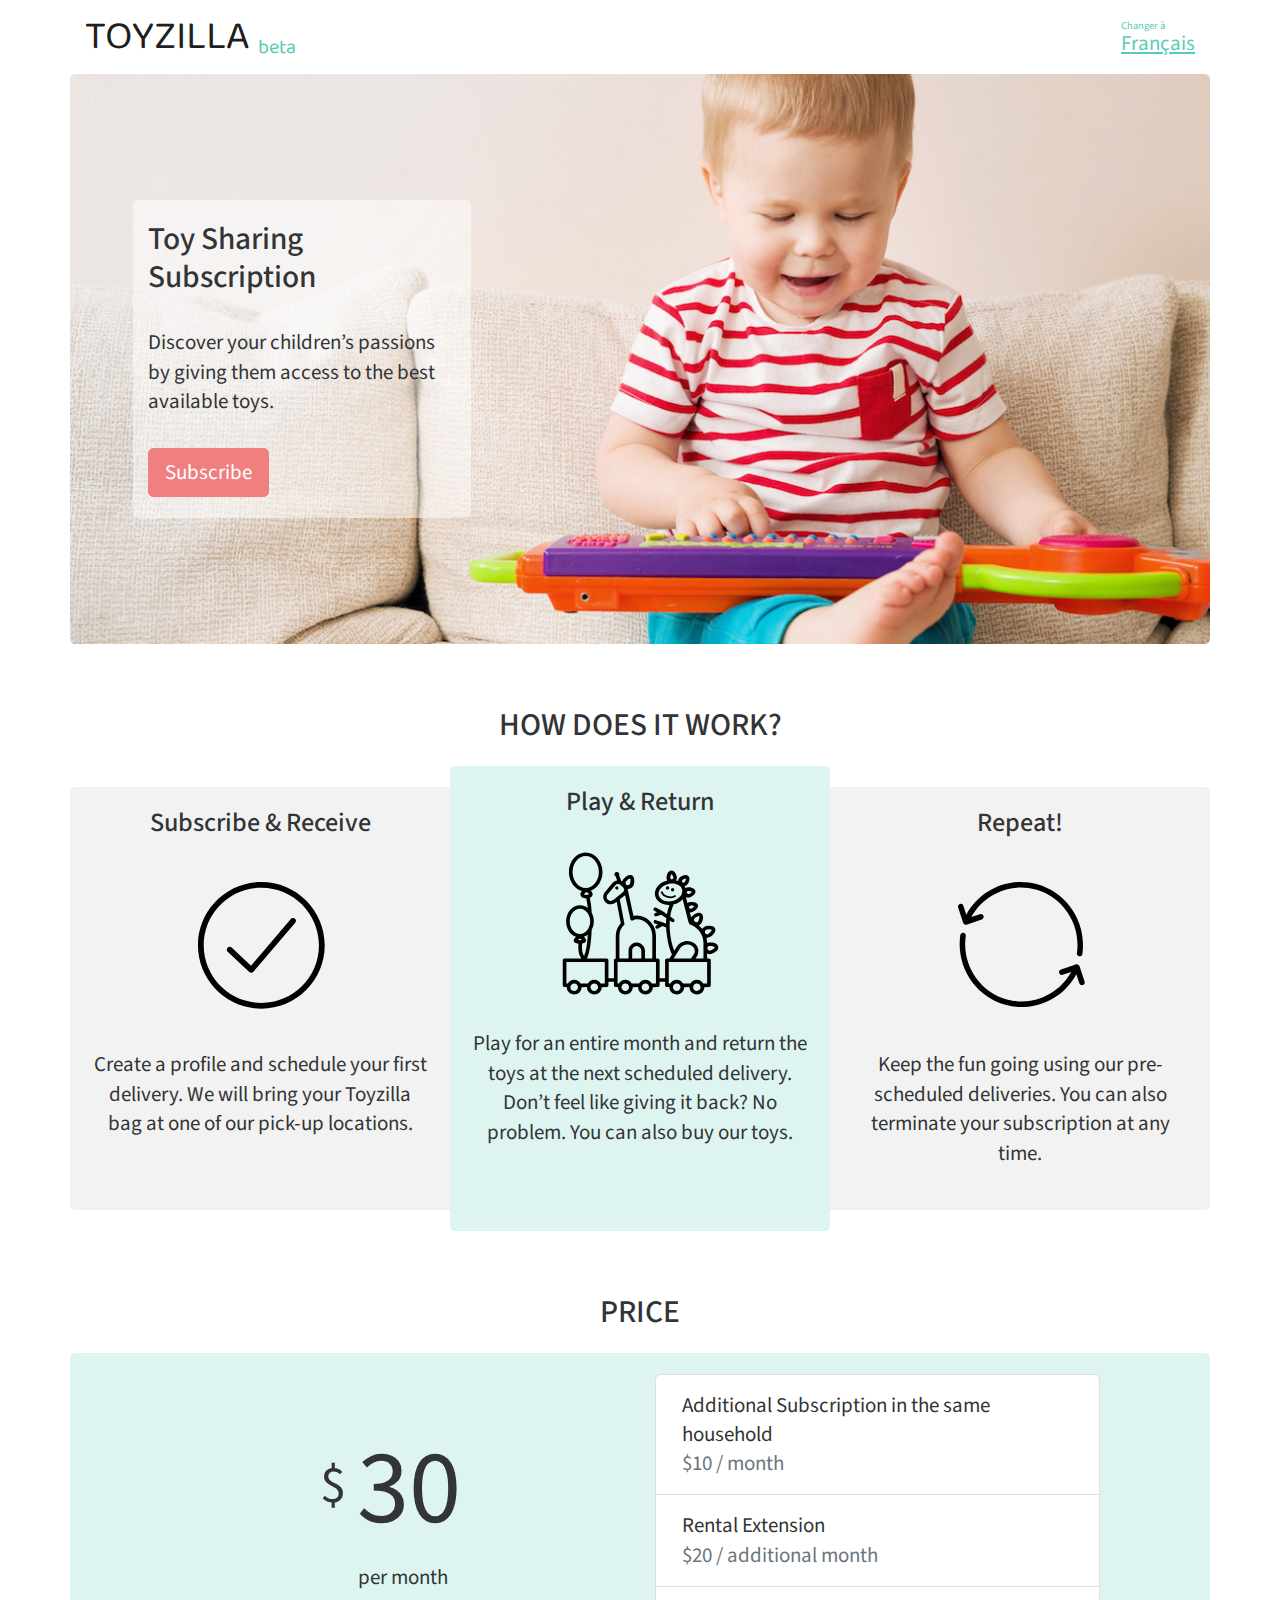
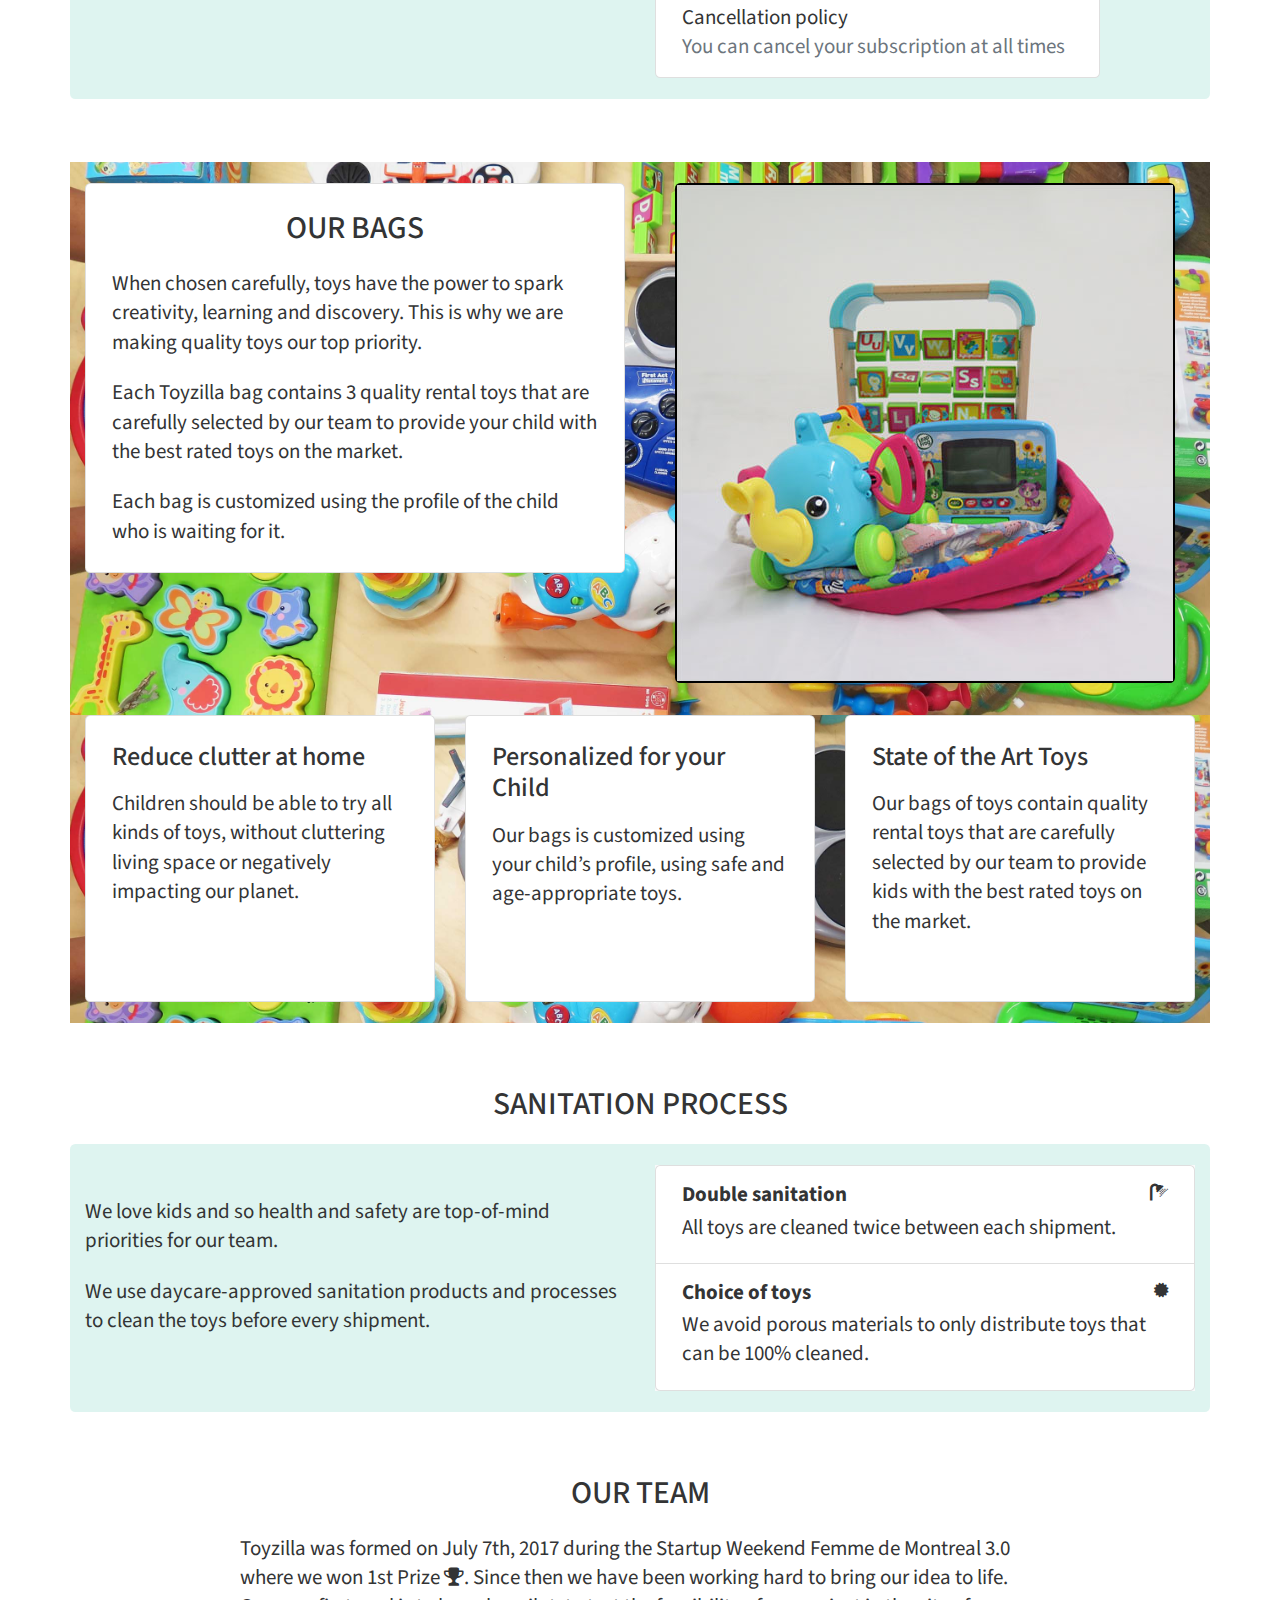
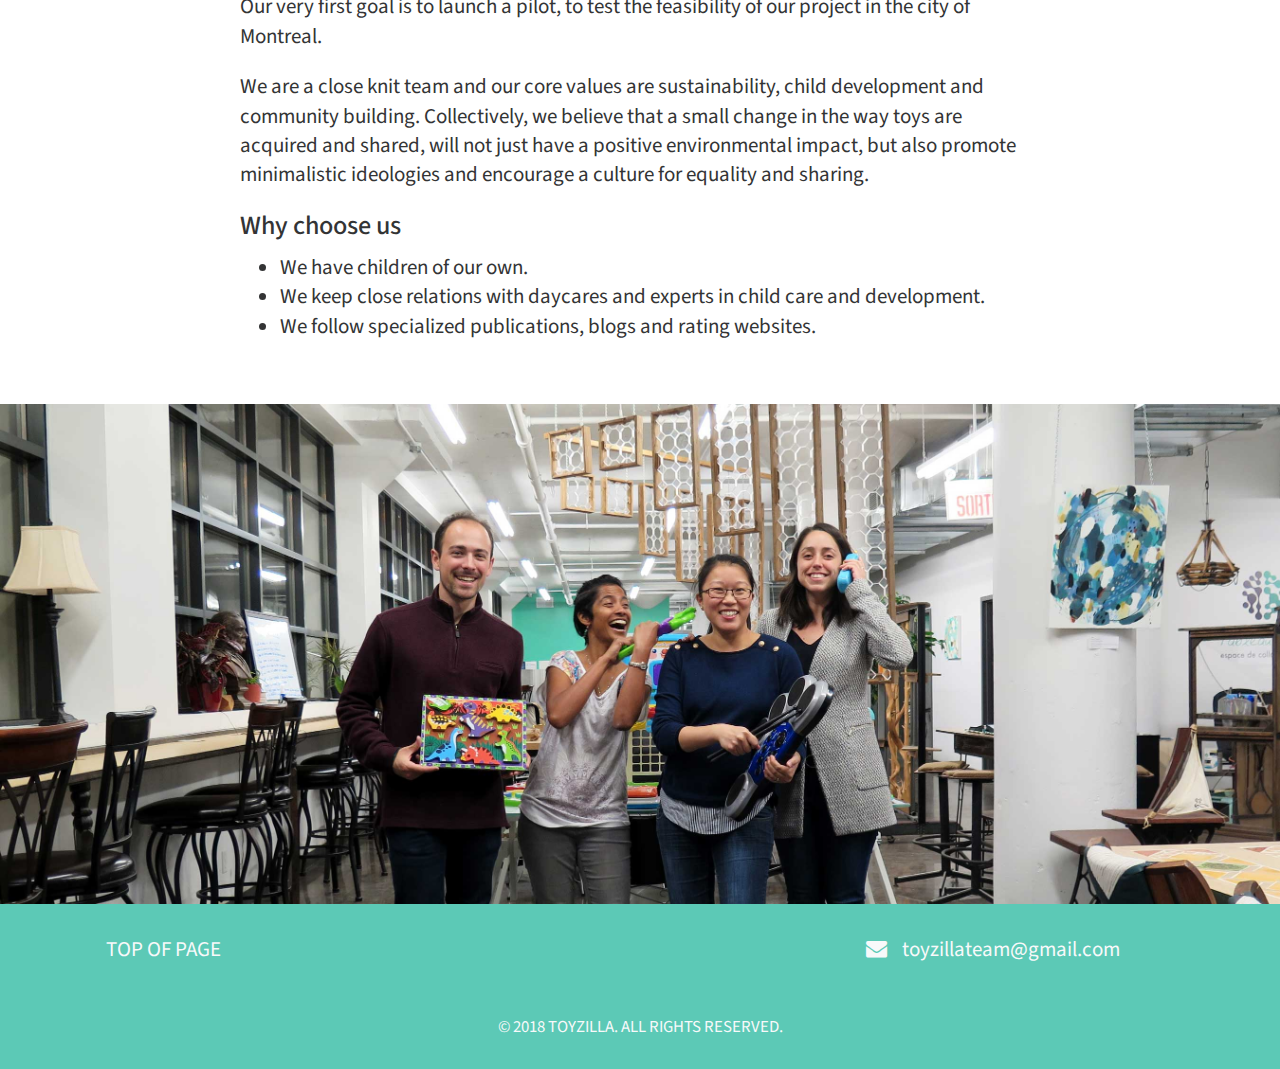
==== en/index.html @ 642ab4fc "Add website files." ====
<!DOCTYPE html>
<html lang="en">
<head>
  <meta http-equiv="Content-Type"
        content="text/html; charset=UTF-8">
  <meta name="viewport"
        content="width=device-width, initial-scale=1.0, shrink-to-fit=no">

  <title>Toyzilla</title>
  <meta name="Description"
        content="Toy Sharing Subscription. Discover your children’s passions by giving them access to a variety of toys."/>
  <meta name="Keywords"
        content="toyzilla, play, toys, toy, box, bag, delivery, shipping, subscription, parent, parents, child, children, kid, kids, toddler, baby"/>
  <link rel="alternate"
        hreflang="en"
        href="http://www.toyzillabox.com/index.html">
  <link rel="alternate"
        hreflang="en-ca"
        href="http://www.toyzillabox.com/en/index.html">
  <link rel="alternate"
        hreflang="fr-ca"
        href="http://www.toyzillabox.com/fr/index.html">

  <link rel="shortcut icon"
        href="../images/favicon-01.png"
        type="image/png">
  <link rel="icon"
        href="../images/favicon-01.png"
        type="image/png">

  <link rel="stylesheet"
        href="https://fonts.googleapis.com/css?family=Baloo|Source+Sans+Pro"
        type="text/css">
  <link rel="stylesheet"
        href="https://maxcdn.bootstrapcdn.com/bootstrap/4.0.0/css/bootstrap.min.css"
        integrity="sha384-Gn5384xqQ1aoWXA+058RXPxPg6fy4IWvTNh0E263XmFcJlSAwiGgFAW/dAiS6JXm"
        crossorigin="anonymous"
        type="text/css">
  <link rel="stylesheet"
        href="https://maxcdn.bootstrapcdn.com/font-awesome/4.7.0/css/font-awesome.min.css"
        type="text/css">
  <link rel="stylesheet"
        href="../styles/style-03.css"
        type="text/css">
</head>
<body id="pageTop">

<header class="navbar navbar-expand-lg navbar-light sticky-top bg-white">
  <div class="container">
    <a
      class="navbar-brand"
      href="#pageTop"
    >TOYZILLA <sub id="beta">beta</sub></a>
    <a
      id="changeTo"
      href="http://www.toyzillabox.com/fr/index.html"
    ><span>Changer à</span><br/><span>Français</span></a>
  </div>
</header>

<article id="homeArticle">
    <section id="heroSection" class="mb-5">
      <div class="container">
        <div class="row py-5 px-md-5 px-sm-0 px-3 rounded">
          <div class="col-xl-4 col-lg-5 col-md-5 col-8 my-md-5 py-3 bg-white-transparent-2 rounded">
            <h1 class="text-left mb-4 h4">Toy Sharing Subscription</h1>
            <p class=" text-left mb-4">Discover your children’s passions by giving them access to the best available toys.</p>
            <button class="btn btn-primary"
              data-toggle="modal"
              data-target="#getStartedModal">Subscribe</button>
          </div>
        </div>
      </div>
    </section>
    <section id="howItWorksSection" class="mb-5">
      <div class="container">
        <h2 class="h4 text-center mb-3">HOW DOES IT WORK?</h2>
        <div class="row">
          <div class="col-md-4 p-3 mb-sm-3 col-highlighted-secondary-left">
            <h3 class="h5 text-center text-truncate mb-3">Subscribe &amp; Receive</h3>
            <img
              class="mx-auto d-block mb-3"
              src="../images/choose-01.svg"
              alt="Choose Icon" />
            <p class=" text-center">
                Create a profile and schedule your first delivery.
                We will bring your Toyzilla bag at one of our
                pick-up locations.
            </p>
          </div>
          <div class="col-md-4 p-3 col-highlighted">
            <h3 class="h5 text-center mb-3">Play &amp; Return</h3>
            <img
              class="mx-auto d-block mb-3"
              src="../images/toys-01.svg"
              alt="Toys Icon" />
            <p class=" text-center">
              Play for an entire month and return the toys at the
              next scheduled delivery. Don’t feel like giving it
              back? No problem. You can also buy our toys.
            </p>
          </div>
          <div class="col-md-4 p-3 mb-sm-3 col-highlighted-secondary-right">
            <h3 class="h5 text-center text-truncate mb-3">Repeat!</h3>
            <img
              class="mx-auto d-block mb-3"
              src="../images/repeat-01.svg"
              alt="Repeat Icon" />
            <p class=" text-center">
                Keep the fun going using our pre-scheduled
                deliveries. You can also terminate your
                subscription at any time.
            </p>
          </div>
        </div>
      </div>
    </section>
    <section id="priceSection" class="mb-5">
      <div class="container">
        <h2 class="h4 text-center mb-3">PRICE</h2>
        <div class="row rounded">
          <div class="col-md-5 ml-md-auto my-5">
            <div class="text-large text-center" style="margin-left: -24px;">$ <span class="text-huge" style="vertical-align: middle">30</span></div>
            <div class="text-center">per month</div>
          </div>
          <div class="col-md-5 mr-md-auto pb-md-3 py-3">
            <ul class="list-group">
              <li class="list-group-item">
                Additional Subscription in the same household<br/>
                <span class="text-secondary">$10 / month</span>
              </li>
              <li class="list-group-item">
                Rental Extension<br/>
                <span class="text-secondary">$20 / additional month</span>
              </li>
              <li class="list-group-item">
                Cancellation policy<br/>
                <span class="text-secondary">You can cancel your subscription at all times</span>
              </li>
            </ul>
          </div>
        </div>
      </div>
    </section>
    <section id="bagsSection" class="mb-5">
      <div class="container">
        <div class="row">
          <div class="col-md-6 rounded py-3">
            <div class="card">
              <div class="card-body">
                <h2 class="h4 card-title text-center mb-3">OUR BAGS</h2>
                <p class="card-text">
                  When chosen carefully, toys have the power to spark creativity,
                  learning and discovery. This is why we are making quality toys
                  our top priority.
                </p>
                <p class="card-text">
                  Each Toyzilla bag contains 3 quality rental toys that are
                  carefully selected by our team to provide your child with
                  the best rated toys on the market.
                </p>
                <p class="card-text">
                  Each bag is customized using the profile of the child who is
                  waiting for it.
                </p>
              </div>
            </div>
          </div>
          <div class="col-md-6 text-center">
            <figure class="figure my-md-3">
              <img
                src="../images/bag-01.jpg"
                class="figure-img img-fluid rounded"
                alt="One of our bag of toys">
              <figcaption class="figure-caption"></figcaption>
            </figure>
          </div>
        </div>
        <h2 class="d-none">VALUE PROPOSITION</h2>
        <div class="row pb-3">
          <div class="col-lg-4 mb-3 mb-lg-0">
            <div class="card">
              <div class="card-body card-fixed-height">
                <h3 class="h5 card-title">Reduce clutter at home</h3>
                <p class="card-text">
                  Children should be able to try all kinds of toys,
                  without cluttering living space or negatively
                  impacting our planet.
                </p>
              </div>
            </div>
          </div>
          <div class="col-lg-4 mb-3 mb-lg-0">
            <div class="card">
              <div class="card-body card-fixed-height">
                <h3 class="h5 card-title">Personalized for your Child</h3>
                <p class="card-text">
                  Our bags is customized using your child’s profile,
                  using safe and age-appropriate toys.
                </p>
              </div>
            </div>
          </div>
          <div class="col-lg-4 mb-3 mb-lg-0">
            <div class="card">
              <div class="card-body card-fixed-height">
                <h3 class="h5 card-title">State of the Art Toys</h3>
                <p class="card-text">
                  Our bags of toys contain quality rental toys that are
                  carefully selected by our team to provide kids with the
                  best rated toys on the market.
                </p>
              </div>
            </div>
          </div>
        </div>
      </div>
    </section>
    <section id="sanitationProcessSection" class="mb-5">
      <div class="container">
        <h2 class="h4 mb-3 text-uppercase text-center">Sanitation Process</h2>
        <div class="row rounded py-3">
          <div class="col-md-6 my-4">
            <p>We love kids and so health and safety are top-of-mind priorities for our team.</p>
            <p>We use daycare-approved sanitation products and processes to clean the toys before every shipment.</p>
          </div>
          <div class="col-md-6">
            <div class="list-group bg-light">
              <div class="list-group-item flex-column align-items-start">
                <div class="d-flex w-100 justify-content-between">
                  <h5 class="h6 font-weight-bold mb-1">Double sanitation</h5>
                  <small><span class="fa fa-shower"></span></small>
                </div>
                <p class="mb-1">All toys are cleaned twice between each shipment.</p>
              </div>
              <div class="list-group-item flex-column align-items-start">
                <div class="d-flex w-100 justify-content-between">
                  <h5 class="h6 font-weight-bold mb-1">Choice of toys</h5>
                  <small><span class="fa fa-certificate"></span></small>
                </div>
                <p class="mb-1">We avoid porous materials to only distribute toys that can be 100% cleaned.</p>
              </div>
            </div>
          </div>
        </div>
      </div>
    </section>
    <section id="teamIntroSection" class="mb-5">
      <div class="container">
        <h2 class="h4 text-center mb-3">OUR TEAM</h2>
        <div class="mx-md-5 ml-md-auto mr-md-auto" style="max-width: 800px">
             <p class="text-left">
                Toyzilla was formed on July 7th, 2017 during the Startup
                Weekend Femme de Montreal 3.0 where we won 1st Prize <span class="fa fa-trophy"></span>. Since
                then we have been working hard to bring our idea to life. Our
                very first goal is to launch a pilot, to test the feasibility
                of our project in the city of Montreal.
            </p>
            <p class=" text-left">
                We are a close knit team and our core values are
                sustainability, child development and community building.
                Collectively, we believe that a small change in the way toys
                are acquired and shared, will not just have a positive
                environmental impact, but also promote minimalistic ideologies
                and encourage a culture for equality and sharing.
            </p>
            <h3 class="h5 mb-2">Why choose us</h3>
            <ul>
                <li>We have children of our own.</li>
                <li>We keep close relations with daycares and experts in child care and development.</li>
                <li>We follow specialized publications, blogs and rating websites.</li>
            </ul>
        </div>
      </div>
    </section>
    <section id="teamSection"></section>
</article>

<footer class="text-light py-3">
  <div class="container">
    <div class="row mb-3">
      <div class="col-md-8">
        <nav class="nav flex-column flex-sm-row mb-3" role="navigation">
          <a
            class="flex-sm-fill text-sm-center nav-link active text-light text-uppercase"
            href="#pageTop"
          >Top of page</a>
        </nav>
      </div>
      <div class="col-md-4">
        <p class="nav-link">
          <span class="fa fa-envelope mr-2 d-xl-inline d-none"></span>
          <a class="text-light" href="mailto:toyzillateam@gmail.com">toyzillateam@gmail.com</a>
        </p>
      </div>
    </div>
    <div class="text-center">
      <h6 class="text-uppercase small">
        © 2018 Toyzilla. All Rights Reserved.
      </h6>
    </div>
  </div>
</footer>

<script
  src="https://code.jquery.com/jquery-3.2.1.slim.min.js"
  integrity="sha384-KJ3o2DKtIkvYIK3UENzmM7KCkRr/rE9/Qpg6aAZGJwFDMVNA/GpGFF93hXpG5KkN"
  crossorigin="anonymous"></script>
<script
  src="https://cdnjs.cloudflare.com/ajax/libs/popper.js/1.12.9/umd/popper.min.js"
  integrity="sha384-ApNbgh9B+Y1QKtv3Rn7W3mgPxhU9K/ScQsAP7hUibX39j7fakFPskvXusvfa0b4Q"
  crossorigin="anonymous"></script>
<script
  src="https://maxcdn.bootstrapcdn.com/bootstrap/4.0.0/js/bootstrap.min.js"
  integrity="sha384-JZR6Spejh4U02d8jOt6vLEHfe/JQGiRRSQQxSfFWpi1MquVdAyjUar5+76PVCmYl"
  crossorigin="anonymous"></script>

<div
  class="modal fade"
  id="getStartedModal"
  tabindex="-1"
  role="dialog"
  aria-labelledby="getStartedModalLabel"
  aria-hidden="true">
  <div class="modal-dialog modal-lg" role="document">
    <div class="modal-content">
      <div class="modal-header">
        <h5 class="modal-title" id="getStartedModalLabel">Registration</h5>
        <button type="button" class="close" data-dismiss="modal" aria-label="Fermer">
          <span aria-hidden="true">&times;</span>
        </button>
      </div>
      <div class="modal-body modal-body-image"></div>
      <div class="modal-body">
        <form
          class="needs-validation"
          action="https://toyzillabox.us12.list-manage.com/subscribe/post?u=aa6e9d640f5aac05cb7e90ce6&amp;id=c264d123a0"
          method="post"
          novalidate>
          <div class="form-group row">
            <label
              for="mce-EMAIL"
              class="col-sm-5 col-form-label">Email <span class="asterisk">*</span></label>
            <div class="col-sm-7">
              <input
                type="email"
                value=""
                name="EMAIL"
                class="form-control"
                id="mce-EMAIL"
                placeholder="name@example.com" required>
              <div class="invalid-feedback">
                Please enter your email address.
              </div>
            </div>
          </div>
          <div class="form-group row">
            <label
              for="mce-NAME"
              class="col-sm-5 col-form-label">Your Name </label>
            <div class="col-sm-7">
              <input
                type="text"
                value=""
                name="NAME"
                class="form-control"
                id="mce-NAME"
                placeholder="Jane Smith">
            </div>
          </div>
          <div class="form-group row">
            <label
              for="mce-PHONE"
              class="col-sm-5 col-form-label">Phone Number </label>
            <div class="col-sm-4">
              <input
                type="text"
                value=""
                name="PHONE"
                class="form-control"
                id="mce-PHONE"
                placeholder="###-###-####">
            </div>
          </div>
          <div class="form-group row">
            <label
              for="mce-CHILDNAME"
              class="col-sm-5 col-form-label">Child's Name </label>
            <div class="col-sm-7">
              <input
                type="text"
                value=""
                name="CHILDNAME"
                class="form-control"
                id="mce-CHILDNAME"
                placeholder="Mini-Jane">
            </div>
          </div>
          <div class="form-group row">
            <label
              for="mce-CHILDBIRTH-year"
              class="col-sm-5 col-form-label">Child's Birthdate </label>
            <div class="col-sm-4">
              <input
                type="text"
                pattern="[0-9]*"
                size="4"
                maxlength="4"
                value=""
                name="CHILDBIRTH[year]"
                class="form-control"
                id="mce-CHILDBIRTH-year"
                placeholder="YYYY">
            </div>
            <div class="col-sm-3">
              <input
                type="text"
                pattern="[0-9]*"
                size="2"
                maxlength="2"
                value=""
                name="CHILDBIRTH[month]"
                class="form-control"
                id="mce-CHILDBIRTH-month"
                placeholder="MM">
            </div>
            <div class="col-sm-3 d-none">
              <input
                type="text"
                pattern="[0-9]*"
                size="2"
                maxlength="2"
                value="01"
                name="CHILDBIRTH[day]"
                class="form-control"
                id="mce-CHILDBIRTH-day"
                placeholder="DD">
            </div>
          </div>
          <!-- real people should not fill this in and expect good things - do not remove this or risk form bot signups-->
          <div
            style="position: absolute; left: -5000px;"
            aria-hidden="true">
            <input
              type="text"
              name="b_aa6e9d640f5aac05cb7e90ce6_005e6c52d1"
              tabindex="-1"
              value="">
          </div>
          <button
            type="submit"
            class="btn btn-primary float-right mt-3">Subscribe</button>
        </form>
      </div>
    </div>
  </div>
</div>
<script>
  // Following function prevents submission before validation passes.
  // Mostly useful for custom validation.
  // See https://getbootstrap.com/docs/4.0/components/forms/#custom-styles.
  (function() {
    'use strict';
    window.addEventListener('load', function() {
      var forms = document.getElementsByClassName('needs-validation');
      var validation = Array.prototype.filter.call(forms, function(form) {
        form.addEventListener('submit', function(event) {
          if (form.checkValidity() === false) {
            event.preventDefault();
            event.stopPropagation();
          }
          form.classList.add('was-validated');
        }, false);
      });
    }, false);
  })();
</script>

</body>
</html>
---- styles/style-03.css ----
/* =============================
   CUSTOM TOYZILLA
   ============================= */
html {
  -webkit-tap-highlight-color: transparent;
  font-size: 18px;
}
@media (min-width: 1024px) {
  html {
    font-size: 21px;
  }
}

body {
  background: #fff;
  color: #333435;
  font-family: "Source Sans Pro","Helvetica Neue",Helvetica,Arial,sans-serif;
  font-weight: 400;
  line-height: 1.4;
}

.text-huge {
  font-size: 5rem;
}
.text-large {
  font-size: 2.5rem;
}
.text-small {
  font-size: .6rem;
}

.bg-white {
  background-color: #ffffff;
}
.bg-white-transparent {
  background-color: rgba(255, 255, 255, .9);
}
.bg-white-transparent-2 {
  background-color: rgba(255, 255, 255, .5);
}

/* =============================
   BOOTSTRAP OVERRIDES
   ============================= */
.btn-primary {
  background-color: rgb(238, 129, 130);
  border-color: rgb(238, 129, 130);
}
.btn-primary:hover {
  background-color: #eb6b6c;
  border-color: #eb6b6c;
}
@media (min-width: 768px) {
  .btn-primary {
    background-color: lightcoral;
    border-color: lightcoral;
  }
}

.badge-info {
    background-color: rgb(92, 201, 182);
}

/* =============================
   HEAD
   ============================= */
.navbar-brand {
  font-size: 32px;
  font-family: "Baloo","Helvetica Neue",Helvetica,Arial,sans-serif;;
  line-height: 1;
}
@media (min-width: 768px) {
  .navbar-brand {
    font-size: 40px;
  }
}

sub#beta {
  color: rgb(92, 201, 182);
  font-size: .5em;
}

a#changeTo {
  color: rgb(92, 201, 182);
  line-height: 1;
  text-decoration: none;
  margin-top: -.4em;
}
a#changeTo > span:first-child {
  font-size: .5em;
  text-decoration: none;
}
a#changeTo > span {
  text-decoration: underline;
}

/* =============================
   HOME PAGE
   ============================= */
#heroSection {
  background-position: center;
  background-image: url(../images/mobile-background-01.jpg);
  background-size: cover;
  background-repeat: no-repeat;
}
@media (min-width: 768px) {
  #heroSection {
    background-image: none;
  }
  #heroSection .row {
    background-position: center;
    background-image: url(../images/desktop-background-01.jpg);
    background-size: cover;
    background-repeat: no-repeat;
  }
}

#howItWorksSection img {
  width: 50%;
}
.col-highlighted {
  background-color: rgba(92, 201, 182, .2);
}
.col-highlighted-secondary-left {
  background-color: rgba(230, 230, 230, .5);
}
.col-highlighted-secondary-right {
  background-color: rgba(230, 230, 230, .5);
}
@media (min-width: 768px) {
  .col-highlighted {
    border-radius: .25rem;
  }
  .col-highlighted-secondary-left {
    border-radius: .25rem 0 0 .25rem;
    margin-top: 1rem;
  }
  .col-highlighted-secondary-right {
    border-radius: 0 .25rem .25rem 0;
    margin-top: 1rem;
  }
}

#priceSection .row, #sanitationProcessSection .row {
  background-color: rgba(92, 201, 182, .2);
}

#bagsSection {
  background-position: center;
  background-image: url(../images/toy-table-01.jpg);
  background-size: cover;
  background-repeat: no-repeat;
}
@media (min-width: 768px) {
  #bagsSection {
    background-image: none;
  }
  #bagsSection .row {
    background-position: center;
    background-image: url(../images/toy-table-01.jpg);
    background-size: cover;
    background-repeat: no-repeat;
  }
}

@media (min-width: 1024px) {
  .card-fixed-height {
    height: 285px;
  }
  .card-fixed-height:lang(fr) {
    height: 375px;
  }
}

#teamSection {
    min-height: 500px;
    background-image: url(../images/funny-01.jpg);
    background-position: top;
    background-size: cover;
}

/* =============================
   FOOT
   ============================= */
footer {
  background-color: rgb(92, 201, 182);
}

/* =============================
   EXTRA
   ============================= */
.modal-body-image {
  background-size: cover;
  background-position: 50% 50%;
  background-image: url('../images/toy-table-01.jpg');

  border-top: 1px solid rgba(0,0,0,.2);
  border-bottom: 1px solid rgba(0,0,0,.2);

  min-height: 200px;
  width: 100%;

  clear: both;
  display: block;
}
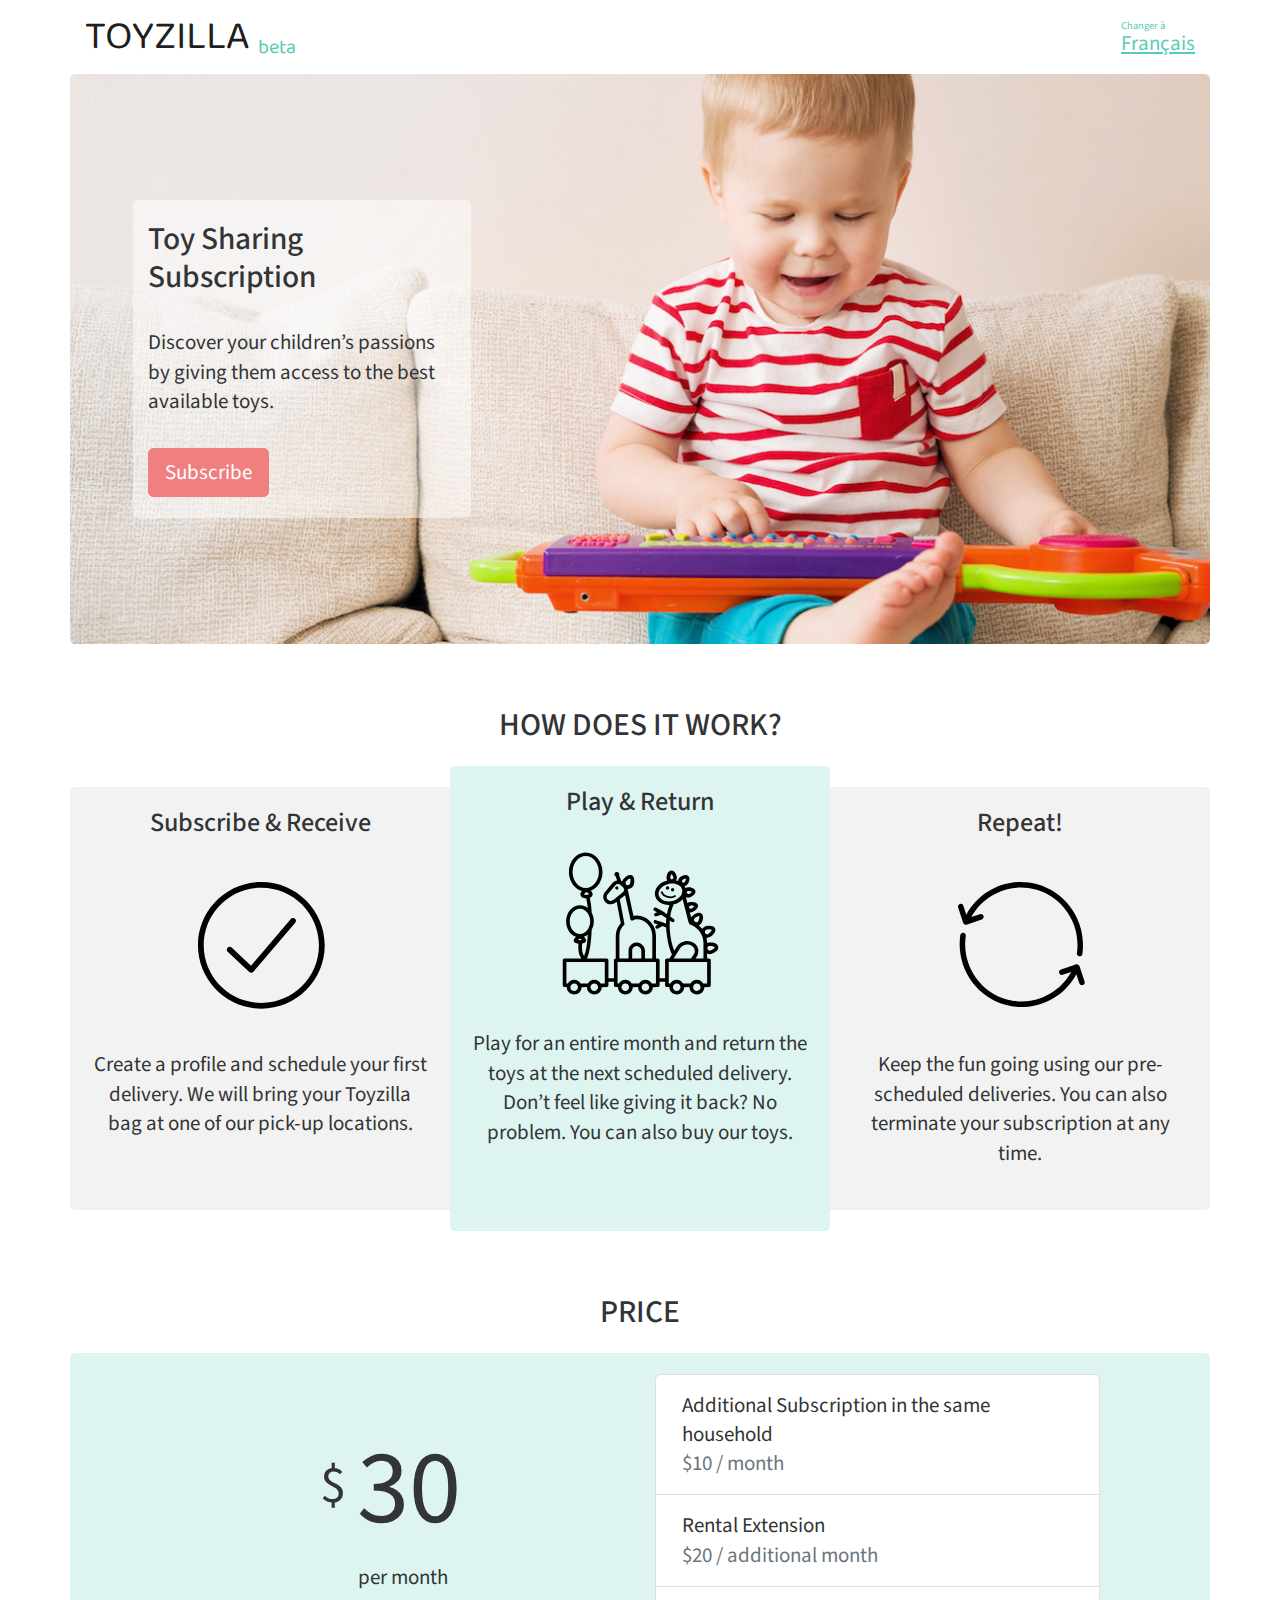
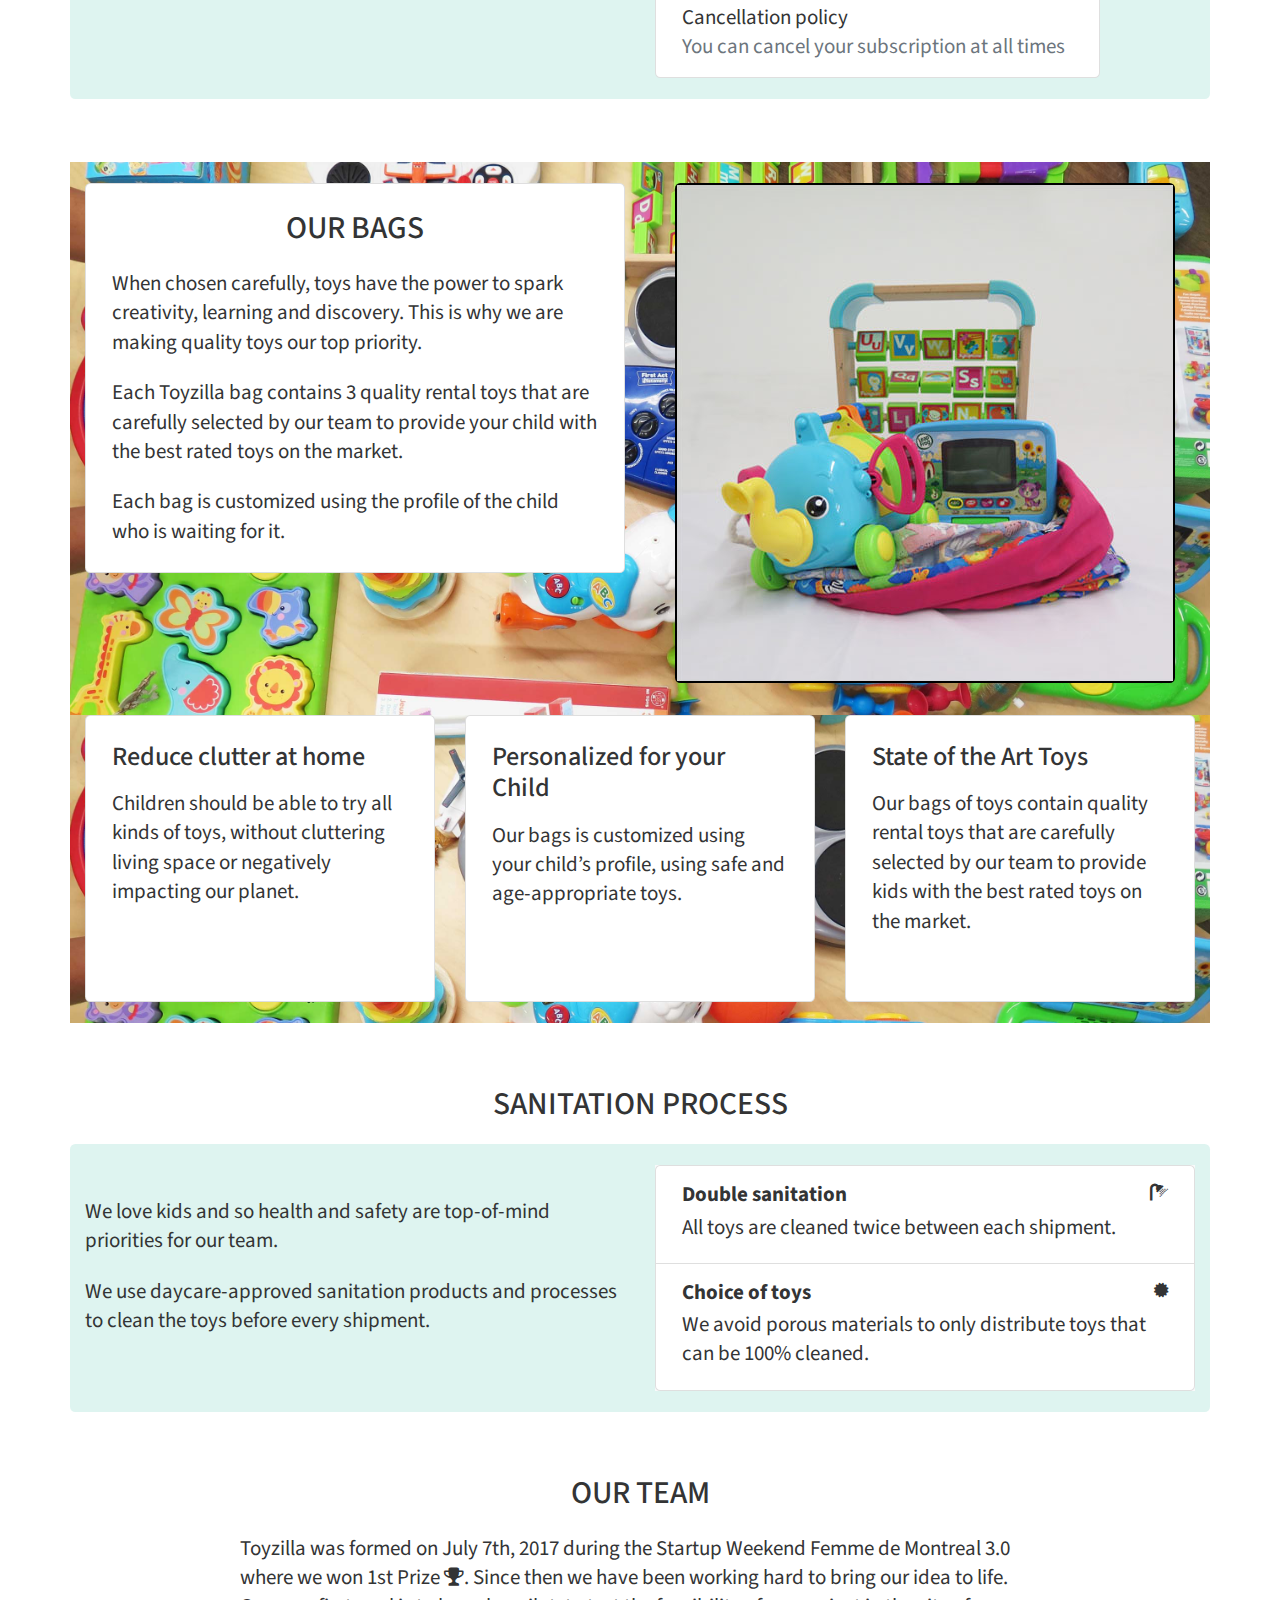
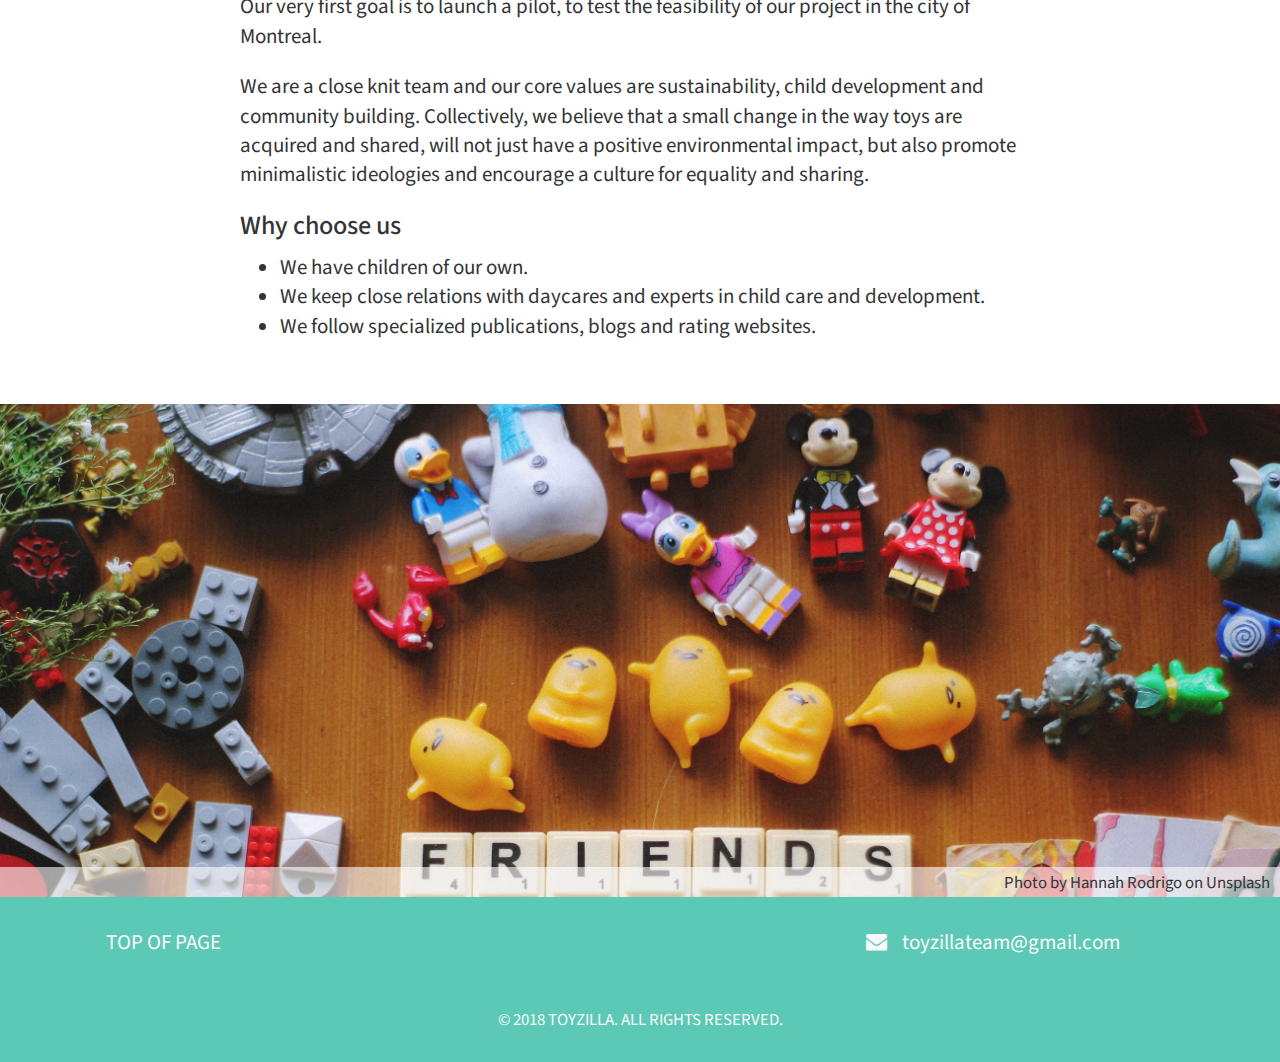
==== commit 09f45798: "Update team image to FRIENDS." ====
--- a/en/index.html
+++ b/en/index.html
@@ -40,7 +40,7 @@
         href="https://maxcdn.bootstrapcdn.com/font-awesome/4.7.0/css/font-awesome.min.css"
         type="text/css">
   <link rel="stylesheet"
-        href="../styles/style-03.css"
+        href="../styles/style-04.css"
         type="text/css">
 </head>
 <body id="pageTop">
@@ -274,6 +274,9 @@
       </div>
     </section>
     <section id="teamSection"></section>
+    <div class="bg-white-transparent-2">
+      <p class="text-right font-weight-light mb-0"><small>Photo by Hannah Rodrigo on Unsplash</small></p>
+    </div>
 </article>
 
 <footer class="text-light py-3">
--- a/styles/style-04.css
+++ b/styles/style-04.css
@@ -0,0 +1,210 @@
+/* =============================
+   CUSTOM TOYZILLA
+   ============================= */
+html {
+  -webkit-tap-highlight-color: transparent;
+  font-size: 18px;
+}
+@media (min-width: 1024px) {
+  html {
+    font-size: 21px;
+  }
+}
+
+body {
+  background: #fff;
+  color: #333435;
+  font-family: "Source Sans Pro","Helvetica Neue",Helvetica,Arial,sans-serif;
+  font-weight: 400;
+  line-height: 1.4;
+}
+
+.text-huge {
+  font-size: 5rem;
+}
+.text-large {
+  font-size: 2.5rem;
+}
+.text-small {
+  font-size: .6rem;
+}
+
+.bg-white {
+  background-color: #ffffff;
+}
+.bg-white-transparent {
+  background-color: rgba(255, 255, 255, .9);
+}
+.bg-white-transparent-2 {
+  background-color: rgba(255, 255, 255, .5);
+}
+
+/* =============================
+   BOOTSTRAP OVERRIDES
+   ============================= */
+.btn-primary {
+  background-color: rgb(238, 129, 130);
+  border-color: rgb(238, 129, 130);
+}
+.btn-primary:hover {
+  background-color: #eb6b6c;
+  border-color: #eb6b6c;
+}
+@media (min-width: 768px) {
+  .btn-primary {
+    background-color: lightcoral;
+    border-color: lightcoral;
+  }
+}
+
+.badge-info {
+    background-color: rgb(92, 201, 182);
+}
+
+/* =============================
+   HEAD
+   ============================= */
+.navbar-brand {
+  font-size: 32px;
+  font-family: "Baloo","Helvetica Neue",Helvetica,Arial,sans-serif;;
+  line-height: 1;
+}
+@media (min-width: 768px) {
+  .navbar-brand {
+    font-size: 40px;
+  }
+}
+
+sub#beta {
+  color: rgb(92, 201, 182);
+  font-size: .5em;
+}
+
+a#changeTo {
+  color: rgb(92, 201, 182);
+  line-height: 1;
+  text-decoration: none;
+  margin-top: -.4em;
+}
+a#changeTo > span:first-child {
+  font-size: .5em;
+  text-decoration: none;
+}
+a#changeTo > span {
+  text-decoration: underline;
+}
+
+/* =============================
+   HOME PAGE
+   ============================= */
+#heroSection {
+  background-position: center;
+  background-image: url(../images/mobile-background-01.jpg);
+  background-size: cover;
+  background-repeat: no-repeat;
+}
+@media (min-width: 768px) {
+  #heroSection {
+    background-image: none;
+  }
+  #heroSection .row {
+    background-position: center;
+    background-image: url(../images/desktop-background-01.jpg);
+    background-size: cover;
+    background-repeat: no-repeat;
+  }
+}
+
+#howItWorksSection img {
+  width: 50%;
+}
+.col-highlighted {
+  background-color: rgba(92, 201, 182, .2);
+}
+.col-highlighted-secondary-left {
+  background-color: rgba(230, 230, 230, .5);
+}
+.col-highlighted-secondary-right {
+  background-color: rgba(230, 230, 230, .5);
+}
+@media (min-width: 768px) {
+  .col-highlighted {
+    border-radius: .25rem;
+  }
+  .col-highlighted-secondary-left {
+    border-radius: .25rem 0 0 .25rem;
+    margin-top: 1rem;
+  }
+  .col-highlighted-secondary-right {
+    border-radius: 0 .25rem .25rem 0;
+    margin-top: 1rem;
+  }
+}
+
+#priceSection .row, #sanitationProcessSection .row {
+  background-color: rgba(92, 201, 182, .2);
+}
+
+#bagsSection {
+  background-position: center;
+  background-image: url(../images/toy-table-01.jpg);
+  background-size: cover;
+  background-repeat: no-repeat;
+}
+@media (min-width: 768px) {
+  #bagsSection {
+    background-image: none;
+  }
+  #bagsSection .row {
+    background-position: center;
+    background-image: url(../images/toy-table-01.jpg);
+    background-size: cover;
+    background-repeat: no-repeat;
+  }
+}
+
+@media (min-width: 1024px) {
+  .card-fixed-height {
+    height: 285px;
+  }
+  .card-fixed-height:lang(fr) {
+    height: 375px;
+  }
+}
+
+#teamSection {
+    min-height: 500px;
+    background-image: url(../images/hannah-rodrigo-320734-unsplash.jpg);
+    background-position: top;
+    background-size: cover;
+}
+#teamSection + div {
+  margin: -1.75rem 0 0;
+  padding: 0 .5rem;
+  background-color: rgba(255, 255, 255, .6);
+}
+
+/* =============================
+   FOOT
+   ============================= */
+footer {
+  background-color: rgb(92, 201, 182);
+}
+
+/* =============================
+   EXTRA
+   ============================= */
+.modal-body-image {
+  background-size: cover;
+  background-position: 50% 50%;
+  background-image: url('../images/toy-table-01.jpg');
+
+  border-top: 1px solid rgba(0,0,0,.2);
+  border-bottom: 1px solid rgba(0,0,0,.2);
+
+  min-height: 200px;
+  width: 100%;
+
+  clear: both;
+  display: block;
+}
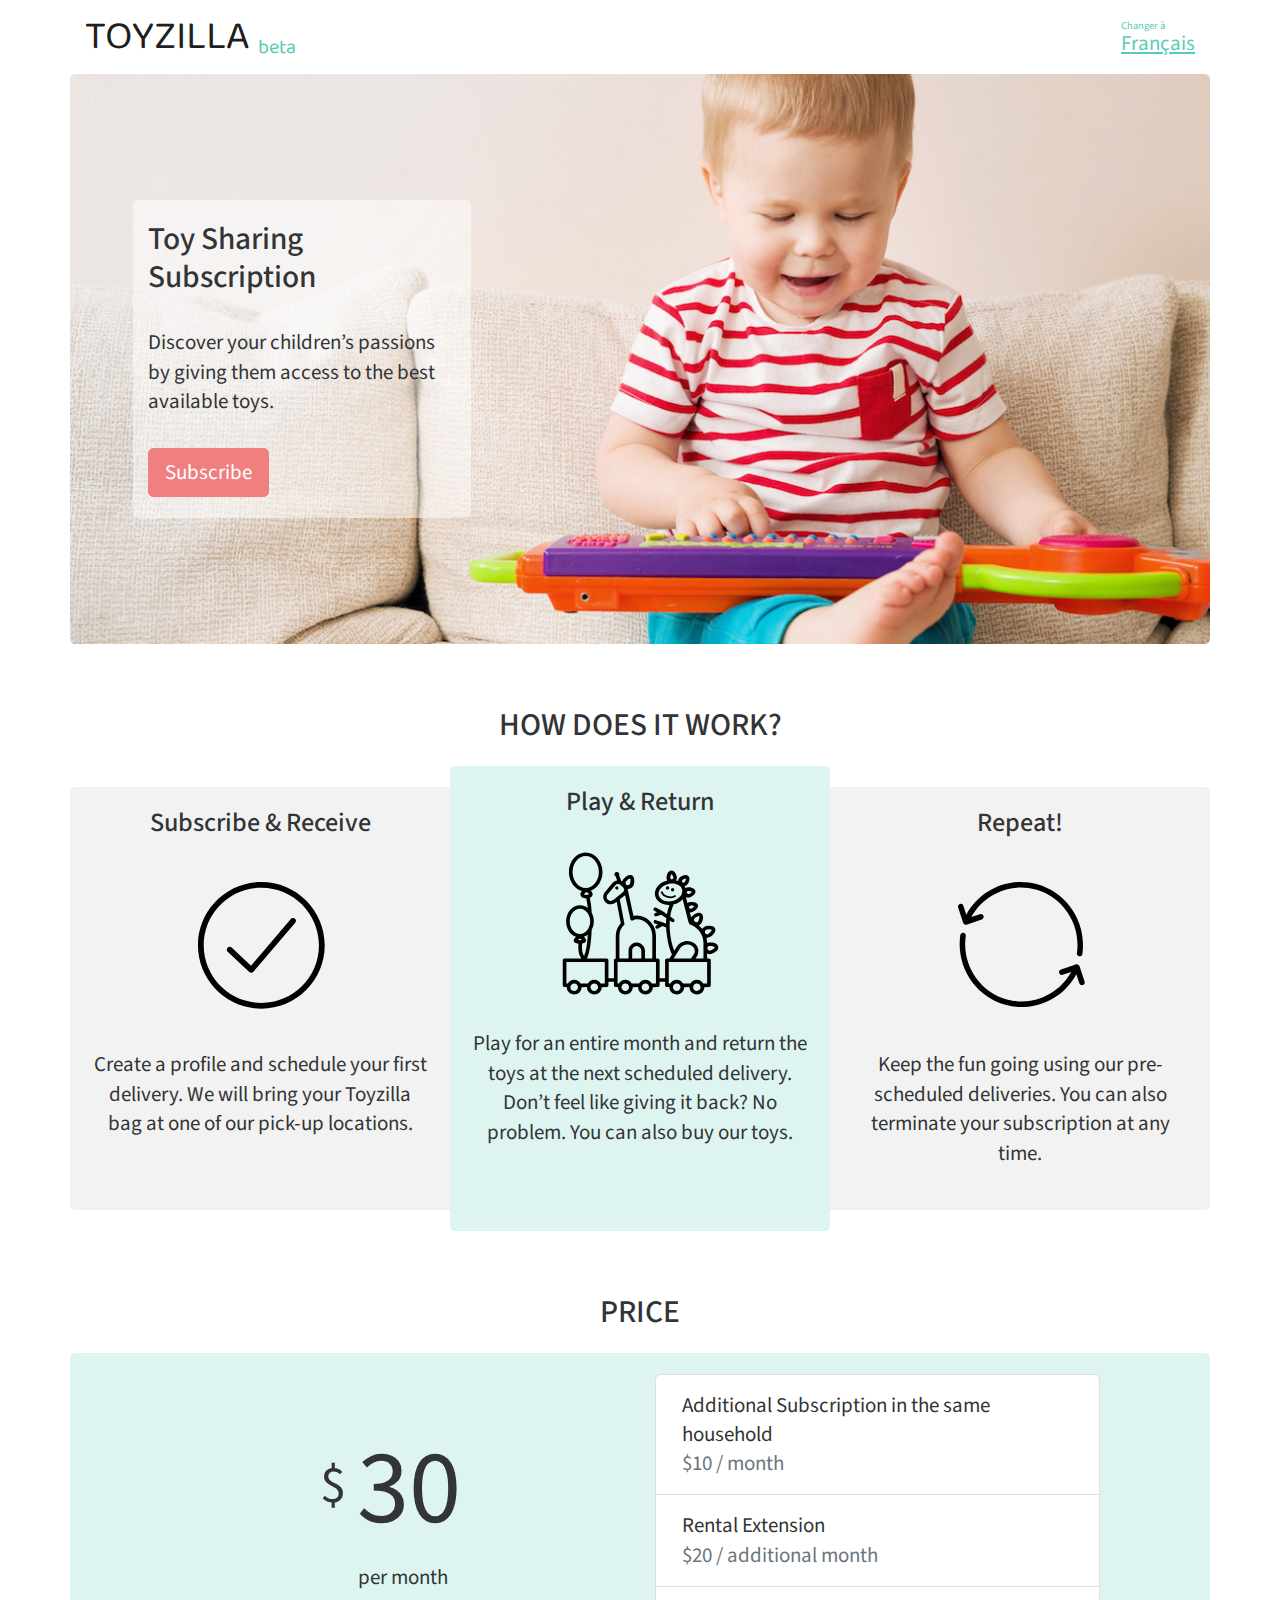
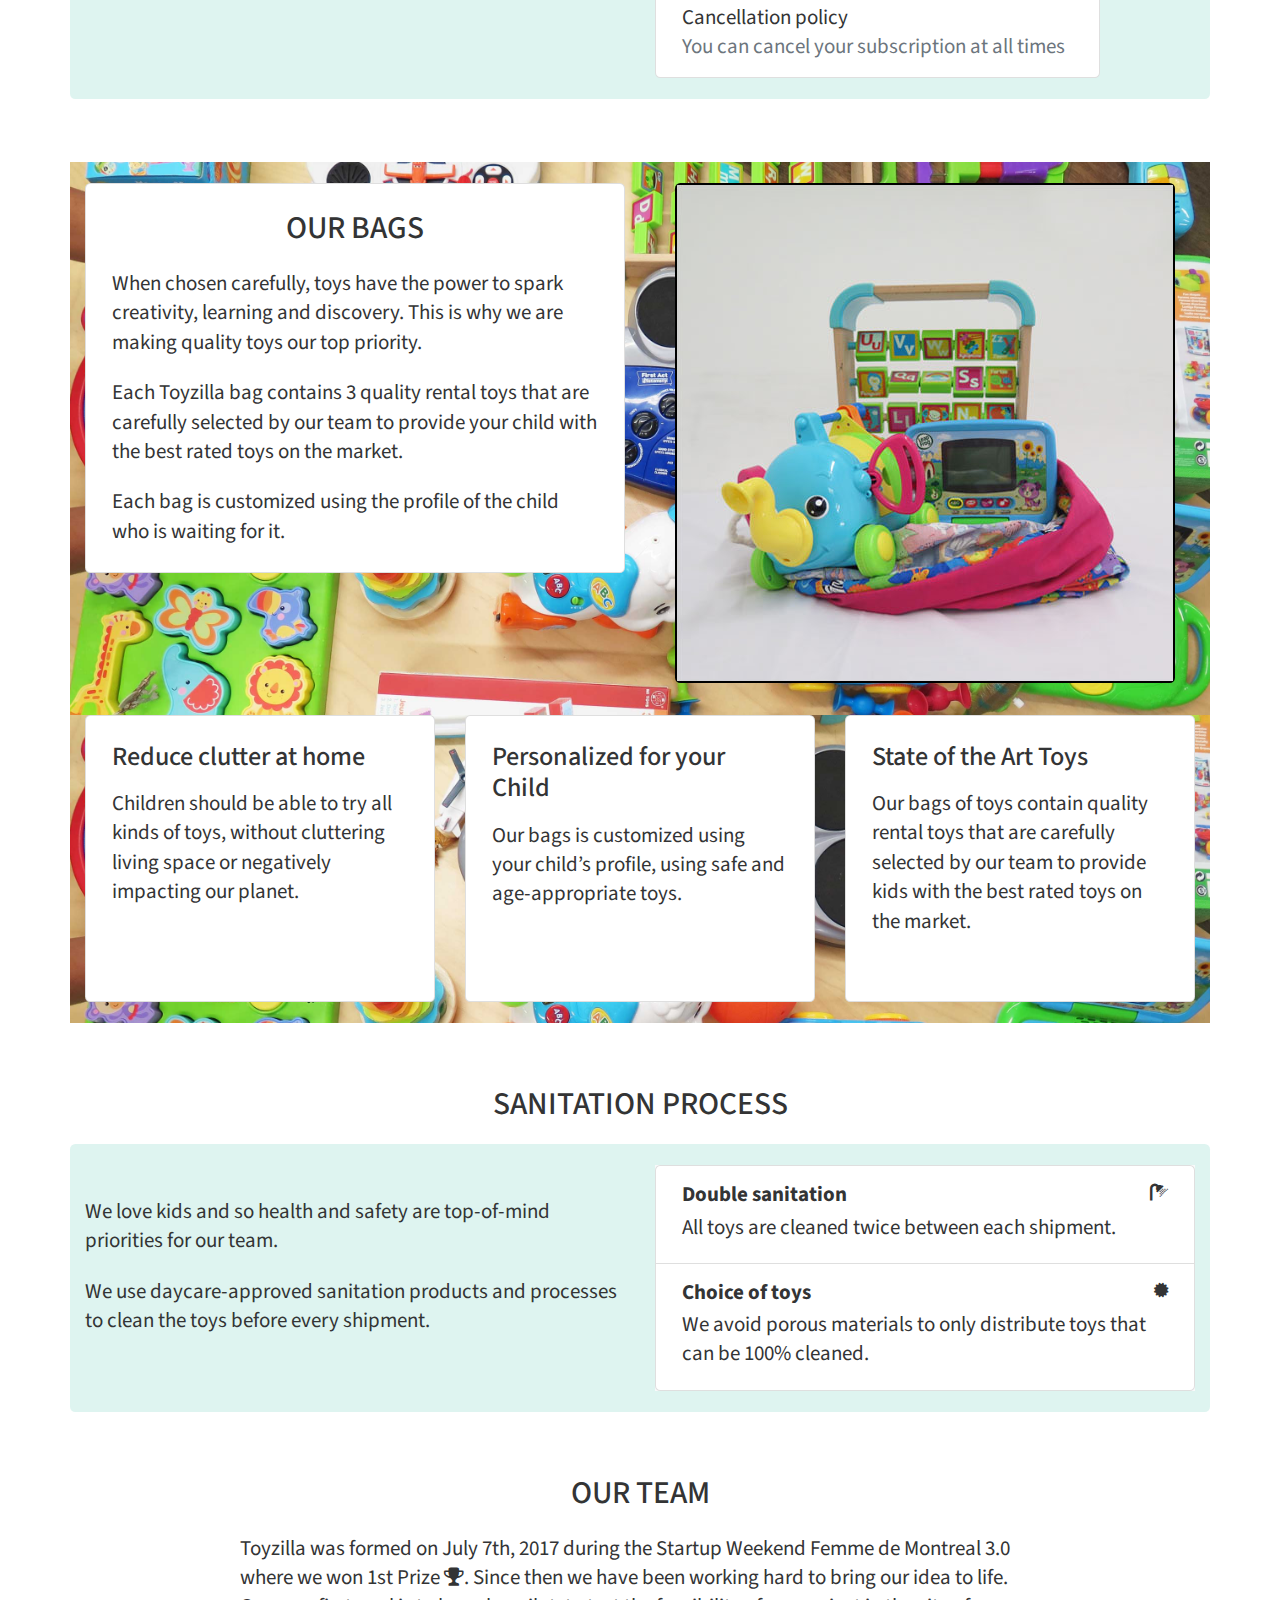
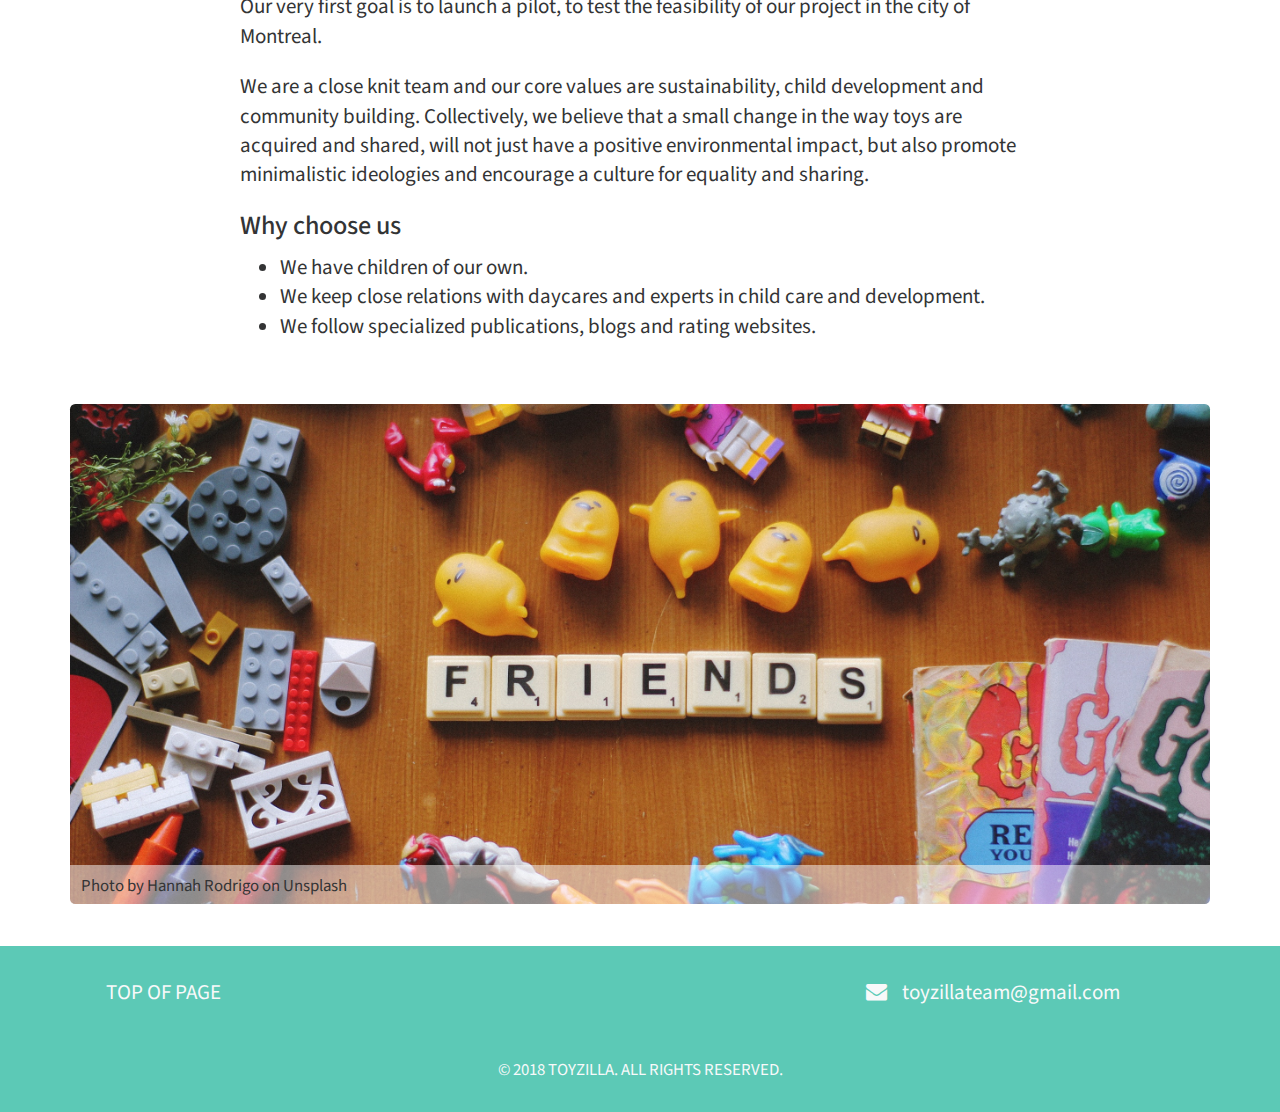
==== commit 8a28b60e: "Fix resolution issues for the team section." ====
--- a/en/index.html
+++ b/en/index.html
@@ -273,10 +273,14 @@
         </div>
       </div>
     </section>
-    <section id="teamSection"></section>
-    <div class="bg-white-transparent-2">
-      <p class="text-right font-weight-light mb-0"><small>Photo by Hannah Rodrigo on Unsplash</small></p>
-    </div>
+    <section id="teamSection">
+      <div class="container">
+        <div class="row rounded"></div>
+        <div id="teamSectionMention" class="row bg-white-transparent-2">
+          <small>Photo by Hannah Rodrigo on Unsplash</small>
+        </div>
+      </div>
+    </section>
 </article>
 
 <footer class="text-light py-3">
--- a/styles/style-04.css
+++ b/styles/style-04.css
@@ -173,15 +173,32 @@
 }
 
 #teamSection {
+    min-height: 300px;
+    background-image: url(../images/hannah-rodrigo-320734-unsplash.jpg);
+    background-position: center;
+    background-size: cover;
+    background-repeat: no-repeat;
+}
+#teamSectionMention {
+  display: none;
+}
+@media (min-width: 768px) {
+  #teamSection {
+    background-image: none;
+    margin-bottom: 2rem;
+  }
+  #teamSection > .container > .row:first-child {
     min-height: 500px;
+    background-position: center;
     background-image: url(../images/hannah-rodrigo-320734-unsplash.jpg);
-    background-position: top;
-    background-size: cover;
-}
-#teamSection + div {
-  margin: -1.75rem 0 0;
-  padding: 0 .5rem;
-  background-color: rgba(255, 255, 255, .6);
+    background-size: cover;
+    background-repeat: no-repeat;
+  }
+  #teamSectionMention {
+    display: block;
+    margin-top: -1.875rem;
+    padding: .25rem .5rem;
+  }
 }
 
 /* =============================
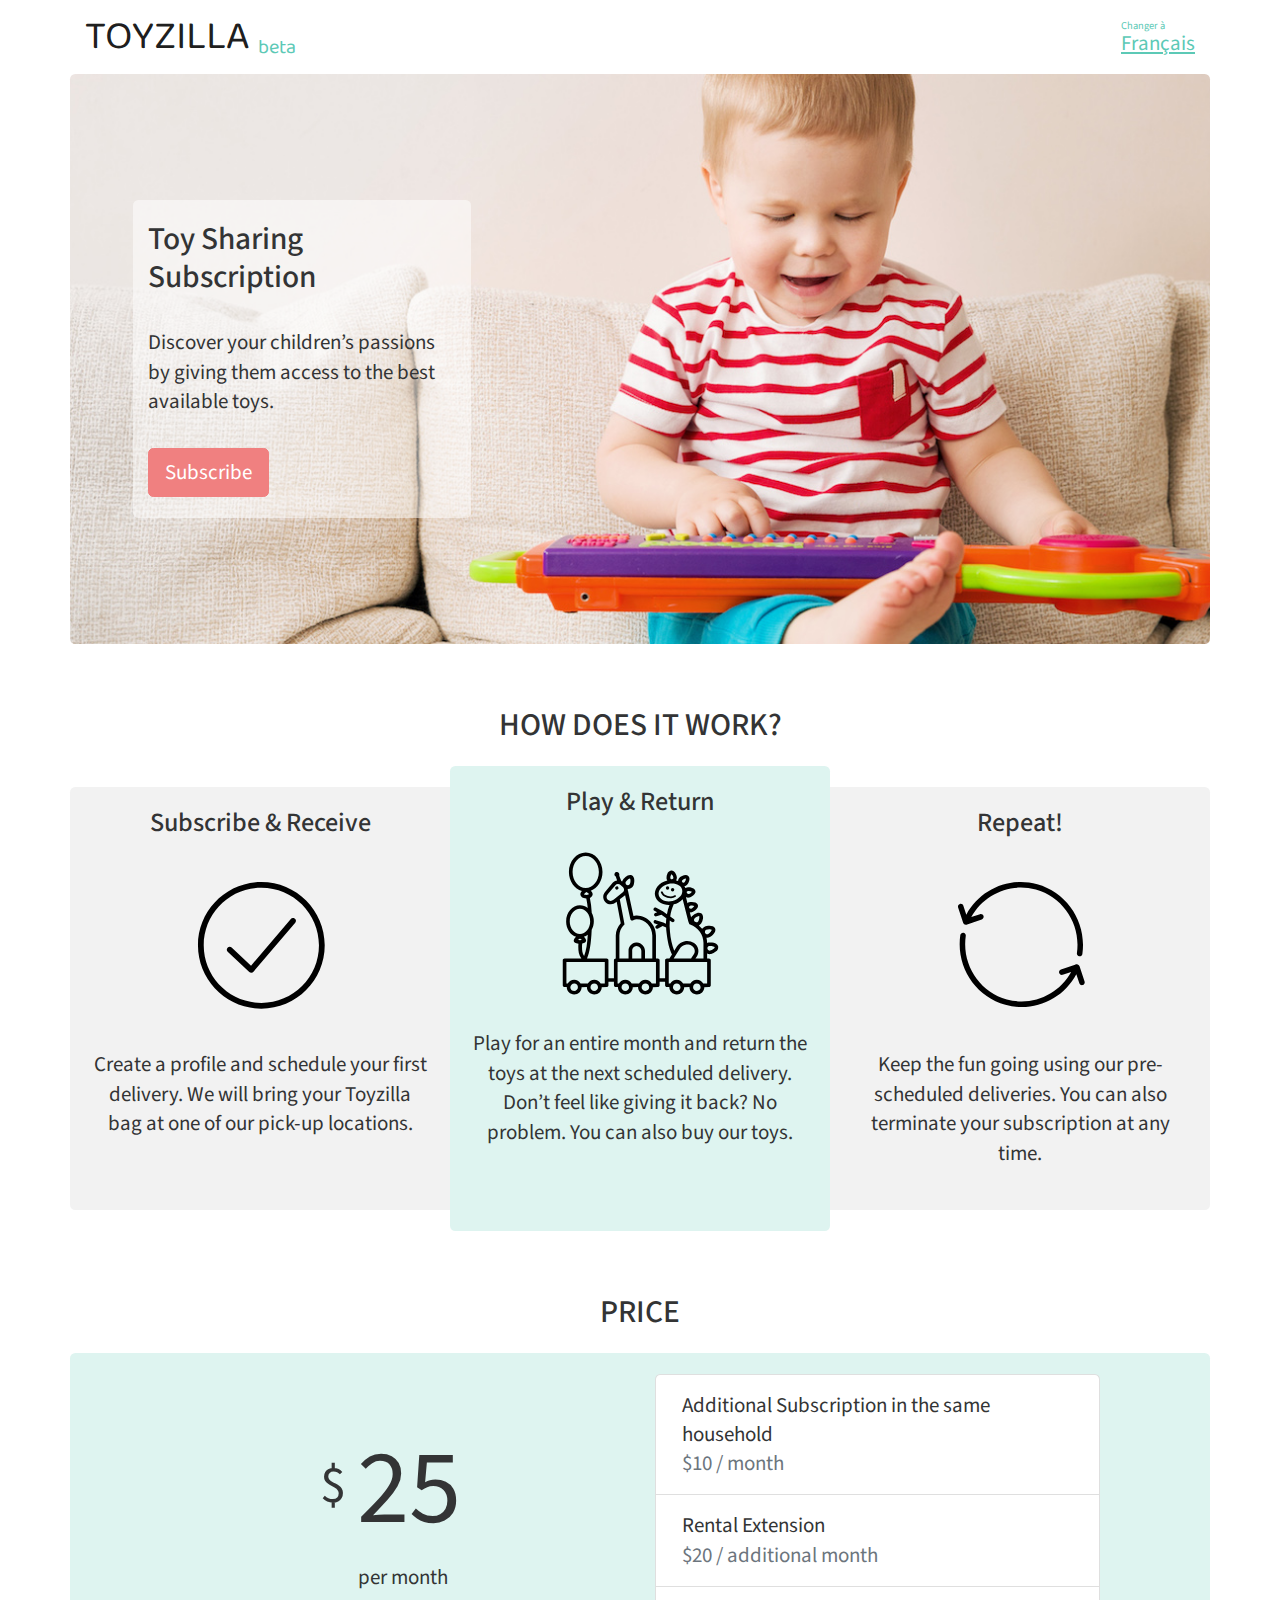
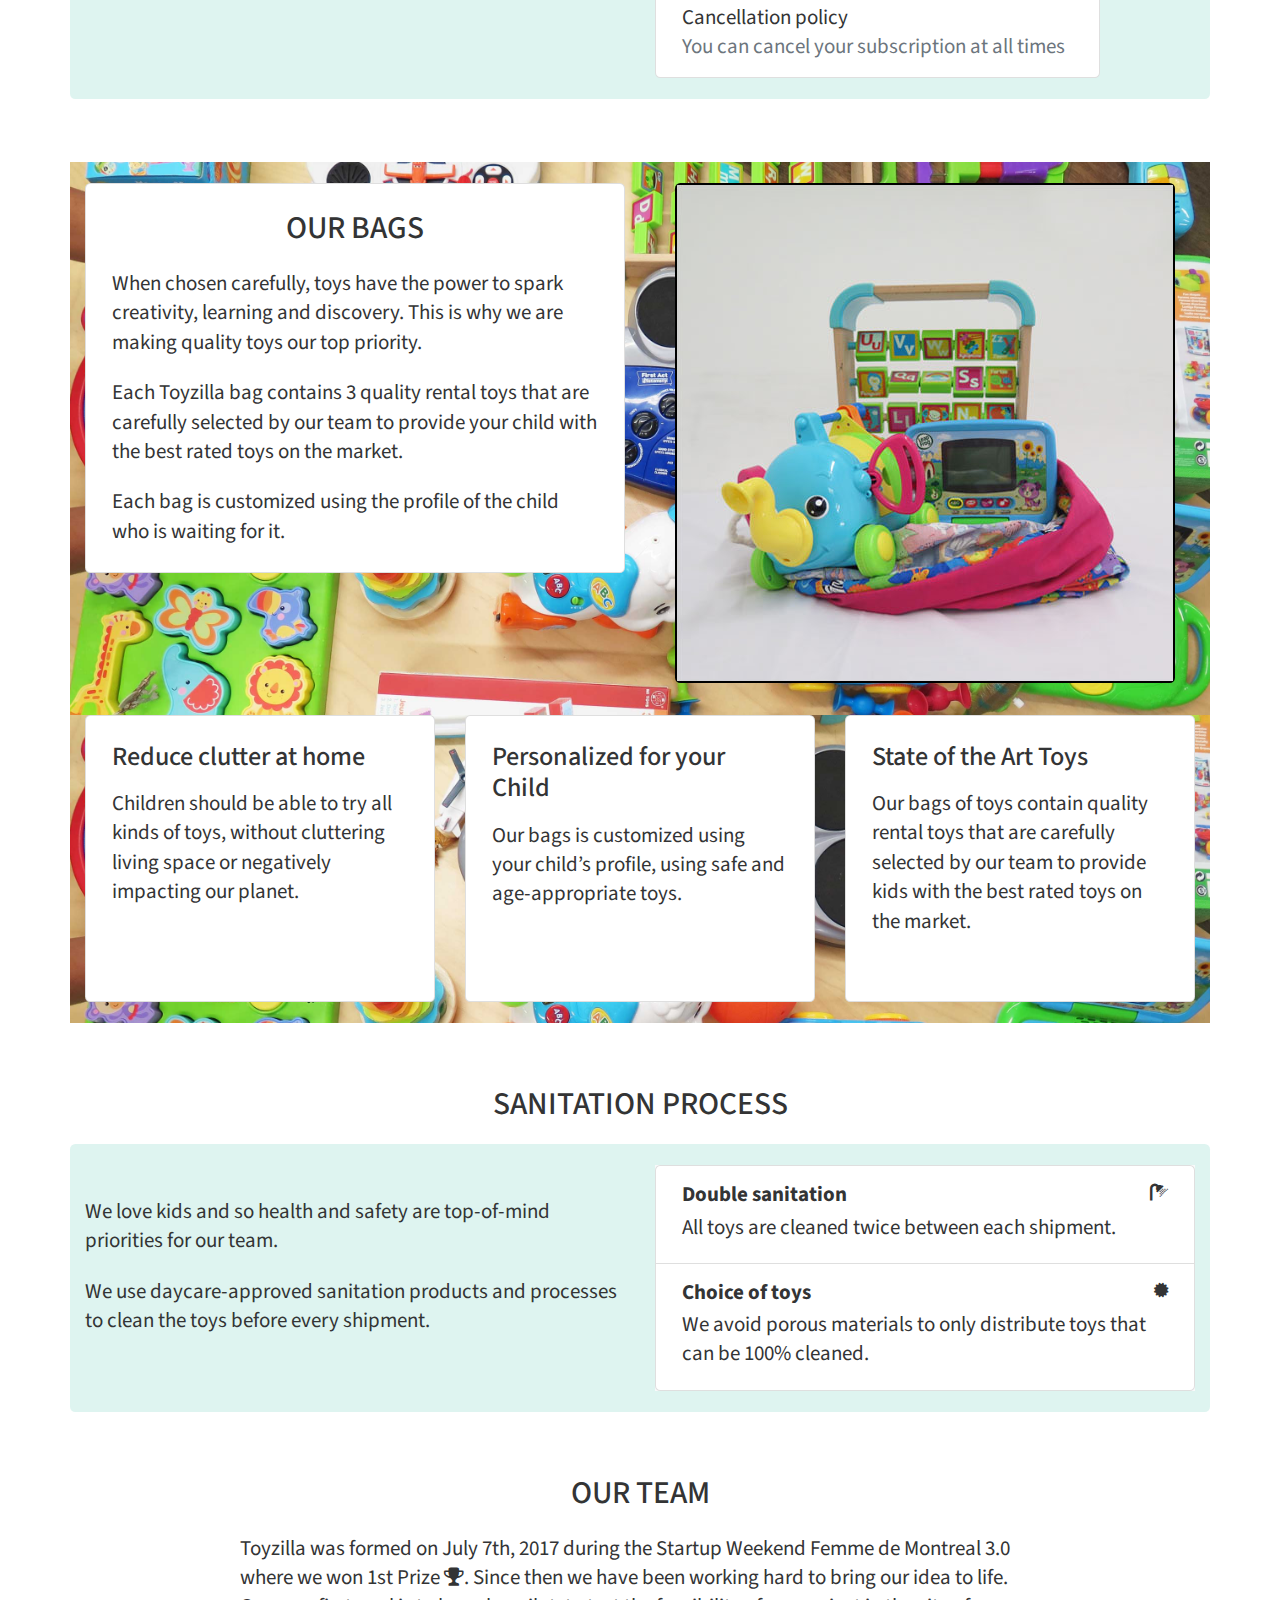
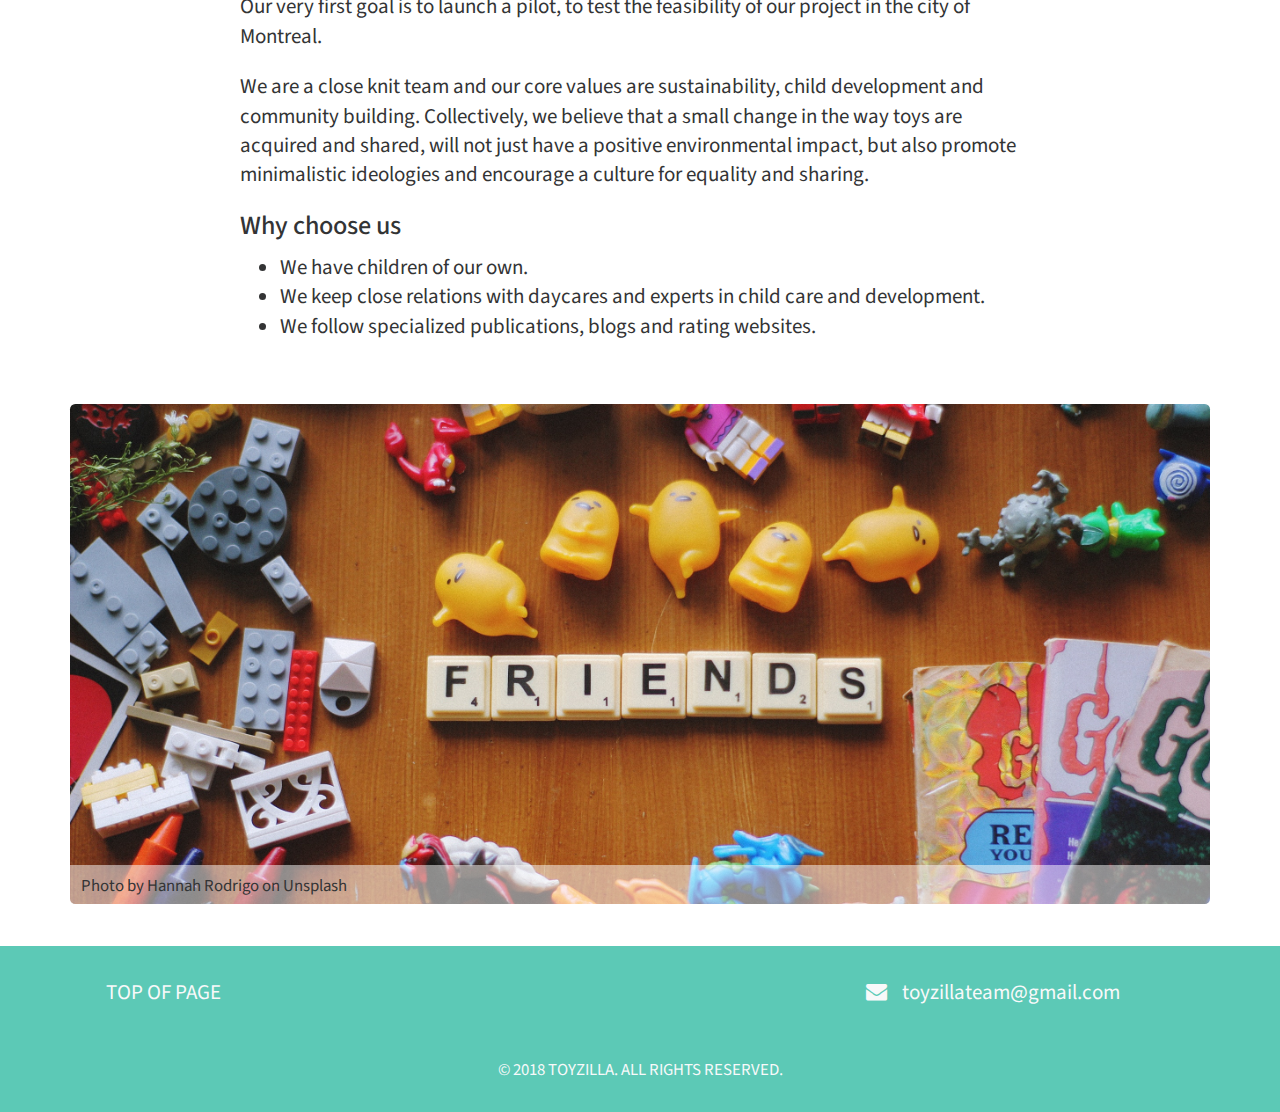
==== commit b45b67c9: "Update pricing." ====
--- a/en/index.html
+++ b/en/index.html
@@ -120,7 +120,7 @@
         <h2 class="h4 text-center mb-3">PRICE</h2>
         <div class="row rounded">
           <div class="col-md-5 ml-md-auto my-5">
-            <div class="text-large text-center" style="margin-left: -24px;">$ <span class="text-huge" style="vertical-align: middle">30</span></div>
+            <div class="text-large text-center" style="margin-left: -24px;">$ <span class="text-huge" style="vertical-align: middle">25</span></div>
             <div class="text-center">per month</div>
           </div>
           <div class="col-md-5 mr-md-auto pb-md-3 py-3">
